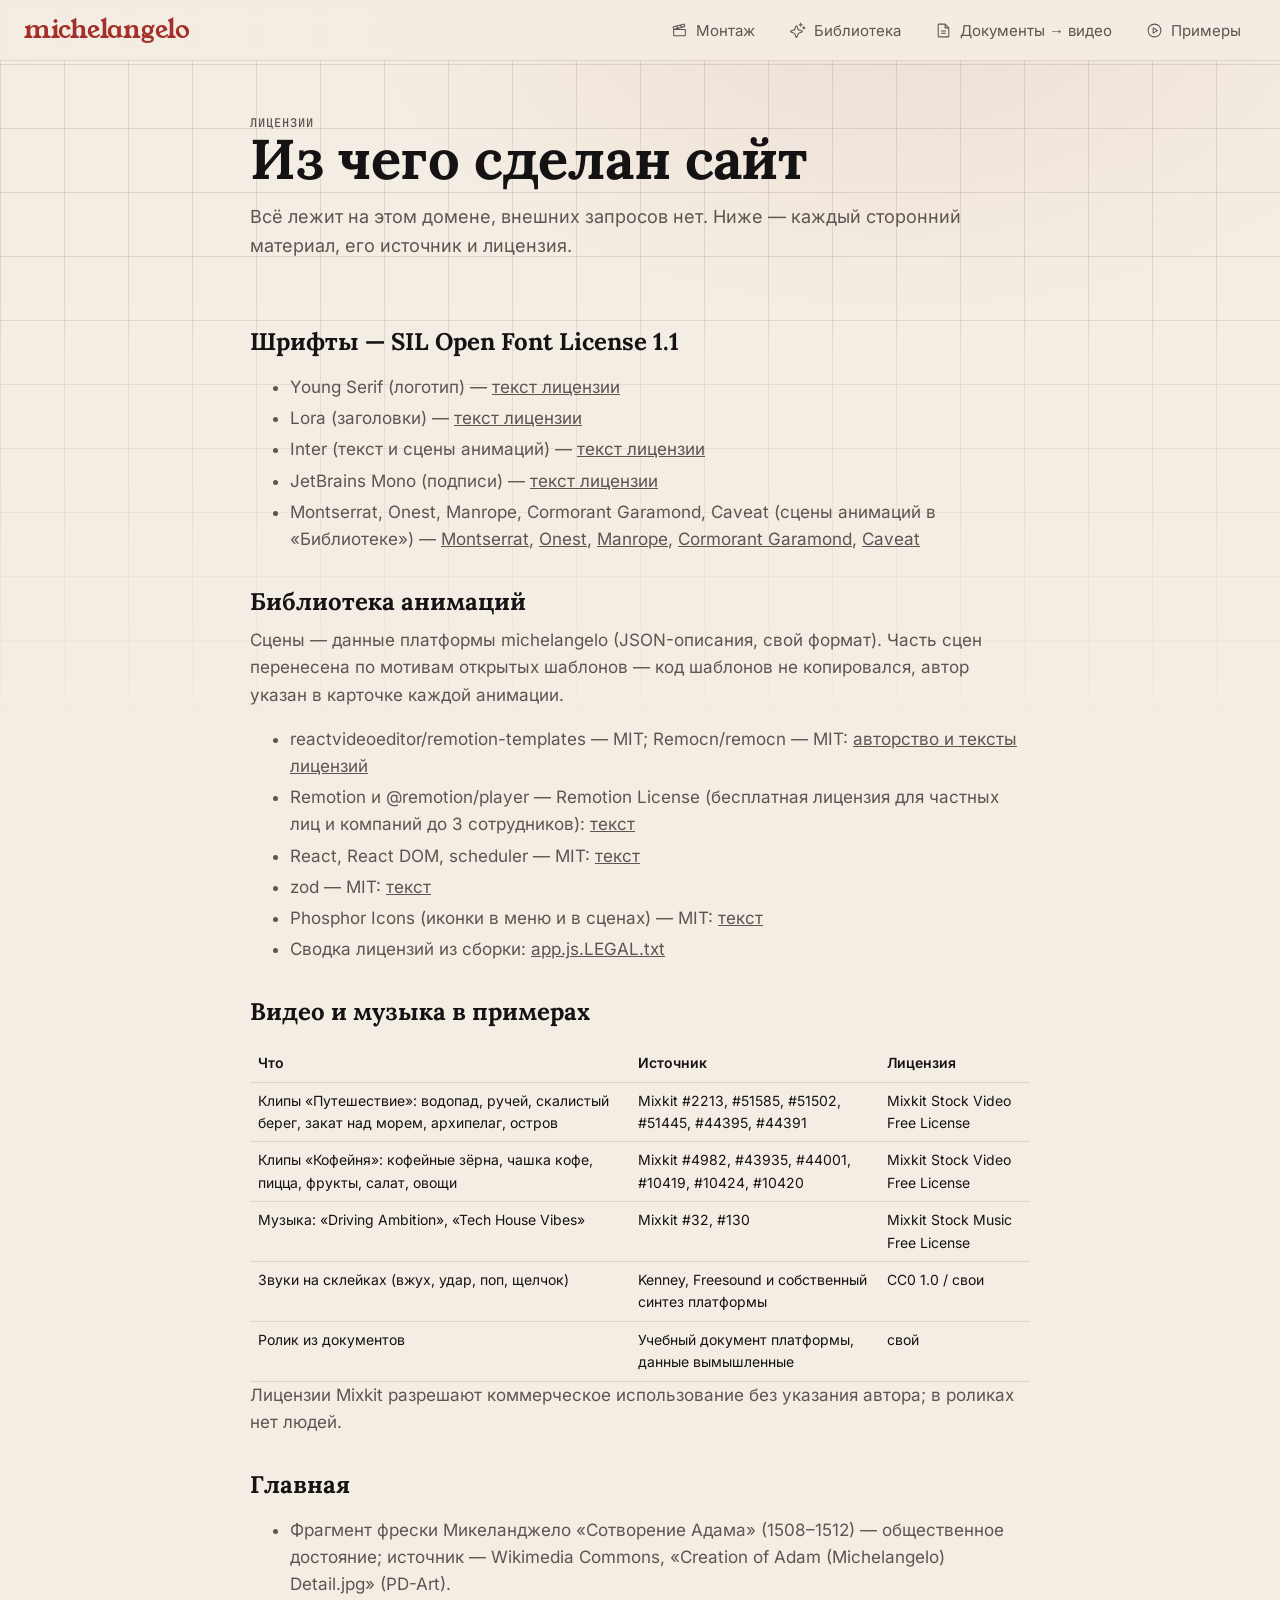
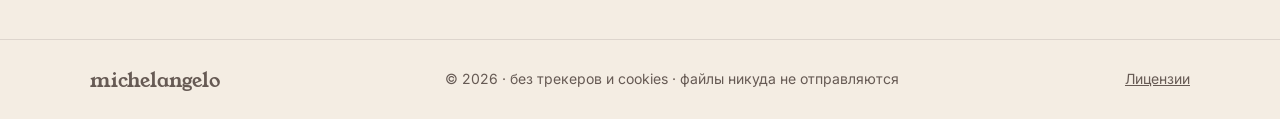
==== licenses/index.html @ eac29923 "Сайт v2: вкладки как у платформы — Монтаж, Библиотека, Документы → видео, Примеры - Библиотека: 129 " ====
<!doctype html>
<html lang="ru">
<head>
  <meta charset="utf-8">
  <meta name="viewport" content="width=device-width, initial-scale=1, viewport-fit=cover">
  <meta http-equiv="Content-Security-Policy" content="default-src 'self'; script-src 'self'; style-src 'self' 'unsafe-inline'; img-src 'self' data: blob:; media-src 'self' blob: data:; font-src 'self'; connect-src 'none'; frame-src 'none'; object-src 'none'; base-uri 'self'; form-action 'none'">
  <meta name="referrer" content="no-referrer">
  <title>Лицензии — michelangelo</title>
  <meta name="description" content="Чем сделан сайт michelangelo.lol: шрифты, код, анимации, видео, музыка и звуки — источники и лицензии.">
  <meta name="theme-color" content="#F4EDE3">
  <meta name="color-scheme" content="light">
  <meta property="og:type" content="website">
  <meta property="og:title" content="Лицензии — michelangelo">
  <meta property="og:description" content="Чем сделан сайт michelangelo.lol: шрифты, код, анимации, видео, музыка и звуки — источники и лицензии.">
  <meta property="og:url" content="https://michelangelo.lol/licenses/">
  <meta property="og:image" content="https://michelangelo.lol/assets/og.jpg">
  <meta name="twitter:card" content="summary_large_image">
  <link rel="canonical" href="https://michelangelo.lol/licenses/">
  <link rel="icon" href="/assets/brand/favicon.svg" type="image/svg+xml">
  <link rel="apple-touch-icon" href="/assets/apple-touch-icon.png">
  <link rel="preload" href="/assets/fonts/young-serif-latin-400-normal.woff2" as="font" type="font/woff2" crossorigin>
  <link rel="stylesheet" href="/assets/style.css">
  <link rel="stylesheet" href="/assets/site.css">
</head>
<body class="page-licenses">
  <a class="skip" href="#main">К содержанию</a>
  <header class="topnav" data-site-nav>
    <div class="topnav__row">
      <a class="logo logo--text" href="/" aria-label="michelangelo — на главную">michelangelo</a>
      <nav class="topnav__links" aria-label="Разделы">
        <a class="topnav__link" href="/montage/" data-active="false"><svg fill="currentColor" viewBox="0 0 256 256" aria-hidden="true"><path d="M216,104H102.09L210,75.51a8,8,0,0,0,5.68-9.84l-8.16-30a15.93,15.93,0,0,0-19.42-11.13L35.81,64.74a15.75,15.75,0,0,0-9.7,7.4,15.51,15.51,0,0,0-1.55,12L32,111.56c0,.14,0,.29,0,.44v88a16,16,0,0,0,16,16H208a16,16,0,0,0,16-16V112A8,8,0,0,0,216,104ZM192.16,40l6,22.07-22.62,6L147.42,51.83Zm-66.69,17.6,28.12,16.24-36.94,9.75L88.53,67.37Zm-79.4,44.62-6-22.08,26.5-7L94.69,89.4ZM208,200H48V120H208v80Z"></path></svg><span>Монтаж</span></a>
        <a class="topnav__link" href="/library/" data-active="false"><svg fill="currentColor" viewBox="0 0 256 256" aria-hidden="true"><path d="M197.58,129.06,146,110l-19-51.62a15.92,15.92,0,0,0-29.88,0L78,110l-51.62,19a15.92,15.92,0,0,0,0,29.88L78,178l19,51.62a15.92,15.92,0,0,0,29.88,0L146,178l51.62-19a15.92,15.92,0,0,0,0-29.88ZM137,164.22a8,8,0,0,0-4.74,4.74L112,223.85,91.78,169A8,8,0,0,0,87,164.22L32.15,144,87,123.78A8,8,0,0,0,91.78,119L112,64.15,132.22,119a8,8,0,0,0,4.74,4.74L191.85,144ZM144,40a8,8,0,0,1,8-8h16V16a8,8,0,0,1,16,0V32h16a8,8,0,0,1,0,16H184V64a8,8,0,0,1-16,0V48H152A8,8,0,0,1,144,40ZM248,88a8,8,0,0,1-8,8h-8v8a8,8,0,0,1-16,0V96h-8a8,8,0,0,1,0-16h8V72a8,8,0,0,1,16,0v8h8A8,8,0,0,1,248,88Z"></path></svg><span>Библиотека</span></a>
        <a class="topnav__link" href="/docs/" data-active="false"><svg fill="currentColor" viewBox="0 0 256 256" aria-hidden="true"><path d="M213.66,82.34l-56-56A8,8,0,0,0,152,24H56A16,16,0,0,0,40,40V216a16,16,0,0,0,16,16H200a16,16,0,0,0,16-16V88A8,8,0,0,0,213.66,82.34ZM160,51.31,188.69,80H160ZM200,216H56V40h88V88a8,8,0,0,0,8,8h48V216Zm-32-80a8,8,0,0,1-8,8H96a8,8,0,0,1,0-16h64A8,8,0,0,1,168,136Zm0,32a8,8,0,0,1-8,8H96a8,8,0,0,1,0-16h64A8,8,0,0,1,168,168Z"></path></svg><span>Документы → видео</span></a>
        <a class="topnav__link" href="/examples/" data-active="false"><svg fill="currentColor" viewBox="0 0 256 256" aria-hidden="true"><path d="M128,24A104,104,0,1,0,232,128,104.11,104.11,0,0,0,128,24Zm0,192a88,88,0,1,1,88-88A88.1,88.1,0,0,1,128,216Zm48.24-94.78-64-40A8,8,0,0,0,100,88v80a8,8,0,0,0,12.24,6.78l64-40a8,8,0,0,0,0-13.56ZM116,153.57V102.43L156.91,128Z"></path></svg><span>Примеры</span></a>
      </nav>
    </div>
  </header>
  <nav class="tabbar" aria-label="Разделы" data-site-nav>
    <a class="tabbar__tab" href="/montage/" data-active="false"><svg fill="currentColor" viewBox="0 0 256 256" aria-hidden="true"><path d="M216,104H102.09L210,75.51a8,8,0,0,0,5.68-9.84l-8.16-30a15.93,15.93,0,0,0-19.42-11.13L35.81,64.74a15.75,15.75,0,0,0-9.7,7.4,15.51,15.51,0,0,0-1.55,12L32,111.56c0,.14,0,.29,0,.44v88a16,16,0,0,0,16,16H208a16,16,0,0,0,16-16V112A8,8,0,0,0,216,104ZM192.16,40l6,22.07-22.62,6L147.42,51.83Zm-66.69,17.6,28.12,16.24-36.94,9.75L88.53,67.37Zm-79.4,44.62-6-22.08,26.5-7L94.69,89.4ZM208,200H48V120H208v80Z"></path></svg><span>Монтаж</span></a>
        <a class="tabbar__tab" href="/library/" data-active="false"><svg fill="currentColor" viewBox="0 0 256 256" aria-hidden="true"><path d="M197.58,129.06,146,110l-19-51.62a15.92,15.92,0,0,0-29.88,0L78,110l-51.62,19a15.92,15.92,0,0,0,0,29.88L78,178l19,51.62a15.92,15.92,0,0,0,29.88,0L146,178l51.62-19a15.92,15.92,0,0,0,0-29.88ZM137,164.22a8,8,0,0,0-4.74,4.74L112,223.85,91.78,169A8,8,0,0,0,87,164.22L32.15,144,87,123.78A8,8,0,0,0,91.78,119L112,64.15,132.22,119a8,8,0,0,0,4.74,4.74L191.85,144ZM144,40a8,8,0,0,1,8-8h16V16a8,8,0,0,1,16,0V32h16a8,8,0,0,1,0,16H184V64a8,8,0,0,1-16,0V48H152A8,8,0,0,1,144,40ZM248,88a8,8,0,0,1-8,8h-8v8a8,8,0,0,1-16,0V96h-8a8,8,0,0,1,0-16h8V72a8,8,0,0,1,16,0v8h8A8,8,0,0,1,248,88Z"></path></svg><span>Библиотека</span></a>
        <a class="tabbar__tab" href="/docs/" data-active="false"><svg fill="currentColor" viewBox="0 0 256 256" aria-hidden="true"><path d="M213.66,82.34l-56-56A8,8,0,0,0,152,24H56A16,16,0,0,0,40,40V216a16,16,0,0,0,16,16H200a16,16,0,0,0,16-16V88A8,8,0,0,0,213.66,82.34ZM160,51.31,188.69,80H160ZM200,216H56V40h88V88a8,8,0,0,0,8,8h48V216Zm-32-80a8,8,0,0,1-8,8H96a8,8,0,0,1,0-16h64A8,8,0,0,1,168,136Zm0,32a8,8,0,0,1-8,8H96a8,8,0,0,1,0-16h64A8,8,0,0,1,168,168Z"></path></svg><span>Документы</span></a>
        <a class="tabbar__tab" href="/examples/" data-active="false"><svg fill="currentColor" viewBox="0 0 256 256" aria-hidden="true"><path d="M128,24A104,104,0,1,0,232,128,104.11,104.11,0,0,0,128,24Zm0,192a88,88,0,1,1,88-88A88.1,88.1,0,0,1,128,216Zm48.24-94.78-64-40A8,8,0,0,0,100,88v80a8,8,0,0,0,12.24,6.78l64-40a8,8,0,0,0,0-13.56ZM116,153.57V102.43L156.91,128Z"></path></svg><span>Примеры</span></a>
  </nav>
  <main id="main" class="wrap lic">
    <div class="section-head">
      <p class="eyebrow">Лицензии</p>
      <h1>Из чего сделан сайт</h1>
      <p class="lead">Всё лежит на этом домене, внешних запросов нет. Ниже — каждый сторонний материал, его источник и лицензия.</p>
    </div>

    <h2>Шрифты — SIL Open Font License 1.1</h2>
    <ul>
      <li>Young Serif (логотип) — <a href="/assets/fonts/licenses/young-serif.OFL.txt">текст лицензии</a></li>
      <li>Lora (заголовки) — <a href="/assets/fonts/licenses/lora.OFL.txt">текст лицензии</a></li>
      <li>Inter (текст и сцены анимаций) — <a href="/assets/fonts/licenses/inter.OFL.txt">текст лицензии</a></li>
      <li>JetBrains Mono (подписи) — <a href="/assets/fonts/licenses/jetbrains-mono.OFL.txt">текст лицензии</a></li>
      <li>Montserrat, Onest, Manrope, Cormorant Garamond, Caveat (сцены анимаций в «Библиотеке») —
        <a href="/assets/fonts/licenses/montserrat.OFL.txt">Montserrat</a>, <a href="/assets/fonts/licenses/onest.OFL.txt">Onest</a>,
        <a href="/assets/fonts/licenses/manrope.OFL.txt">Manrope</a>, <a href="/assets/fonts/licenses/cormorant-garamond.OFL.txt">Cormorant Garamond</a>,
        <a href="/assets/fonts/licenses/caveat.OFL.txt">Caveat</a></li>
    </ul>

    <h2>Библиотека анимаций</h2>
    <p>Сцены — данные платформы michelangelo (JSON-описания, свой формат). Часть сцен перенесена по мотивам открытых шаблонов —
      код шаблонов не копировался, автор указан в карточке каждой анимации.</p>
    <ul>
      <li>reactvideoeditor/remotion-templates — MIT; Remocn/remocn — MIT: <a href="/assets/library/licenses/animations.md">авторство и тексты лицензий</a></li>
      <li>Remotion и @remotion/player — Remotion License (бесплатная лицензия для частных лиц и компаний до 3 сотрудников):
        <a href="/assets/library/licenses/remotion-4.0.537.md">текст</a></li>
      <li>React, React DOM, scheduler — MIT: <a href="/assets/library/licenses/react-19.3.0.txt">текст</a></li>
      <li>zod — MIT: <a href="/assets/library/licenses/zod-4.6.7.txt">текст</a></li>
      <li>Phosphor Icons (иконки в меню и в сценах) — MIT: <a href="/assets/library/licenses/@phosphor-icons_react-2.1.10.txt">текст</a></li>
      <li>Сводка лицензий из сборки: <a href="/assets/library/app.js.LEGAL.txt">app.js.LEGAL.txt</a></li>
    </ul>

    <h2>Видео и музыка в примерах</h2>
    <div class="tablewrap">
      <table>
        <thead><tr><th>Что</th><th>Источник</th><th>Лицензия</th></tr></thead>
        <tbody>
          <tr><td>Клипы «Путешествие»: водопад, ручей, скалистый берег, закат над морем, архипелаг, остров</td><td>Mixkit #2213, #51585, #51502, #51445, #44395, #44391</td><td>Mixkit Stock Video Free License</td></tr>
          <tr><td>Клипы «Кофейня»: кофейные зёрна, чашка кофе, пицца, фрукты, салат, овощи</td><td>Mixkit #4982, #43935, #44001, #10419, #10424, #10420</td><td>Mixkit Stock Video Free License</td></tr>
          <tr><td>Музыка: «Driving Ambition», «Tech House Vibes»</td><td>Mixkit #32, #130</td><td>Mixkit Stock Music Free License</td></tr>
          <tr><td>Звуки на склейках (вжух, удар, поп, щелчок)</td><td>Kenney, Freesound и собственный синтез платформы</td><td>CC0 1.0 / свои</td></tr>
          <tr><td>Ролик из документов</td><td>Учебный документ платформы, данные вымышленные</td><td>свой</td></tr>
        </tbody>
      </table>
    </div>
    <p>Лицензии Mixkit разрешают коммерческое использование без указания автора; в роликах нет людей.</p>

    <h2>Главная</h2>
    <ul>
      <li>Фрагмент фрески Микеланджело «Сотворение Адама» (1508–1512) — общественное достояние; источник — Wikimedia Commons,
        «Creation of Adam (Michelangelo) Detail.jpg» (PD-Art).</li>
    </ul>
  </main>
  <footer class="foot">
    <div class="wrap foot__row">
      <a class="logo logo--text logo--foot" href="/">michelangelo</a>
      <span>© 2026 · без трекеров и cookies · файлы никуда не отправляются</span>
      <a href="/licenses/">Лицензии</a>
    </div>
  </footer>
</body>
</html>
---- assets/style.css ----
/* Michelangelo — лендинг. Бренд как у платформы (web/brand.json): молочный фон, красный #A4302A — логотип и акцент,
   почти чёрный текст; логотип — Young Serif (SVG в assets/brand), заголовки — Lora 700, интерфейс — Inter. */
@font-face{font-family:"Lora";src:url(fonts/lora-cyrillic-700-normal.woff2) format("woff2");font-weight:700;font-display:swap;unicode-range:U+0301,U+0400-045F,U+0490-0491,U+04B0-04B1,U+2116}
@font-face{font-family:"Lora";src:url(fonts/lora-latin-700-normal.woff2) format("woff2");font-weight:700;font-display:swap;unicode-range:U+0000-00FF,U+2000-206F,U+20AC,U+2122,U+2190-21FF}
@font-face{font-family:"Lora";src:url(fonts/lora-cyrillic-700-italic.woff2) format("woff2");font-weight:700;font-style:italic;font-display:swap;unicode-range:U+0301,U+0400-045F,U+0490-0491,U+04B0-04B1,U+2116}
@font-face{font-family:"Lora";src:url(fonts/lora-latin-700-italic.woff2) format("woff2");font-weight:700;font-style:italic;font-display:swap;unicode-range:U+0000-00FF,U+2000-206F,U+20AC,U+2122,U+2190-21FF}
@font-face{font-family:"Inter";src:url(fonts/inter-cyrillic-400-normal.woff2) format("woff2");font-weight:400;font-display:swap;unicode-range:U+0301,U+0400-045F,U+0490-0491,U+04B0-04B1,U+2116}
@font-face{font-family:"Inter";src:url(fonts/inter-latin-400-normal.woff2) format("woff2");font-weight:400;font-display:swap;unicode-range:U+0000-00FF,U+2000-206F,U+20AC,U+2122,U+2190-21FF}
@font-face{font-family:"Inter";src:url(fonts/inter-cyrillic-600-normal.woff2) format("woff2");font-weight:600;font-display:swap;unicode-range:U+0301,U+0400-045F,U+0490-0491,U+04B0-04B1,U+2116}
@font-face{font-family:"Inter";src:url(fonts/inter-latin-600-normal.woff2) format("woff2");font-weight:600;font-display:swap;unicode-range:U+0000-00FF,U+2000-206F,U+20AC,U+2122,U+2190-21FF}
@font-face{font-family:"JetBrains Mono";src:url(fonts/jetbrains-mono-cyrillic-500-normal.woff2) format("woff2");font-weight:500;font-display:swap;unicode-range:U+0301,U+0400-045F,U+0490-0491,U+04B0-04B1,U+2116}
@font-face{font-family:"JetBrains Mono";src:url(fonts/jetbrains-mono-latin-500-normal.woff2) format("woff2");font-weight:500;font-display:swap;unicode-range:U+0000-00FF,U+2000-206F,U+20AC,U+2122,U+2190-21FF}

:root{
  --bg:#F4EDE3; --bg-2:#EFE6DA; --surface:#FBF7F1; --surface-2:#EDE3D5;
  --line:rgb(21 18 19 / .10); --line-2:rgb(21 18 19 / .18);
  --text:#151213; --muted:#5F5450; --faint:#665A54;
  --red:#A4302A; --red-hi:#8A2621; --red-text:#A4302A; --red-soft:rgb(164 48 42 / .10);
  --serif:"Lora",Georgia,serif;
  --sans:"Inter",-apple-system,BlinkMacSystemFont,"Segoe UI",Roboto,sans-serif;
  --mono:"JetBrains Mono",ui-monospace,SFMono-Regular,Menlo,monospace;
  --r:14px; --pad:clamp(16px,4vw,40px);
}
*,*::before,*::after{box-sizing:border-box}
html{-webkit-text-size-adjust:100%;scroll-behavior:smooth}
body{margin:0;background:var(--bg);color:var(--text);font:400 17px/1.6 var(--sans);-webkit-font-smoothing:antialiased;overflow-x:hidden}
img,svg,video{display:block;max-width:100%}
a{color:inherit}
h1,h2,h3{margin:0;font-weight:700}
p{margin:0}
em{font-style:italic;color:var(--red-text)}
.wrap{width:100%;max-width:1180px;margin:0 auto;padding:0 var(--pad)}
.skip{position:absolute;left:-999px;top:8px;background:var(--text);color:var(--bg);padding:8px 12px;border-radius:8px;z-index:99}
.skip:focus{left:8px}
:focus-visible{outline:2px solid var(--red-hi);outline-offset:3px;border-radius:6px}

/* subtle grid background like an atelier sheet */
body::before{content:"";position:fixed;inset:0;pointer-events:none;z-index:-1;
  background:
    radial-gradient(60% 50% at 70% 0%, rgb(164 48 42 / .07), transparent 70%),
    linear-gradient(var(--line) 1px, transparent 1px) 0 0/64px 64px,
    linear-gradient(90deg, var(--line) 1px, transparent 1px) 0 0/64px 64px;
  -webkit-mask-image:linear-gradient(#000 0, #000 30%, transparent 85%);mask-image:linear-gradient(#000 0, #000 30%, transparent 85%)}

/* buttons */
.btn{display:inline-flex;align-items:center;justify-content:center;gap:8px;min-height:48px;padding:0 22px;border-radius:999px;
  background:var(--red);color:#fff;font:600 16px/1 var(--sans);text-decoration:none;border:1px solid transparent;transition:background .2s,border-color .2s,transform .2s}
.btn:hover{background:var(--red-hi)}
.btn:active{transform:translateY(1px)}
.btn--ghost{background:transparent;border-color:var(--line-2);color:var(--text)}
.btn--ghost:hover{background:var(--surface);border-color:var(--muted)}
.btn--sm{min-height:38px;padding:0 16px;font-size:14px}
.btn--lg{min-height:56px;padding:0 30px;font-size:17px}

/* nav */
.nav{position:sticky;top:0;z-index:20;background:rgb(244 237 227 / .82);-webkit-backdrop-filter:blur(14px);backdrop-filter:blur(14px);border-bottom:1px solid var(--line)}
.nav__row{display:flex;align-items:center;gap:24px;height:64px}
/* логотип — SVG (assets/brand): вордмарк с разрядкой для мелкого размера; на узком экране — монограмма */
.logo{display:inline-flex;align-items:center;line-height:0;text-decoration:none}
.logo img{height:20px;width:auto}
.logo .logo__m{display:none;height:36px}
.logo--sm img{height:16px}
@media (max-width:480px){.nav .logo .logo__w{display:none}.nav .logo .logo__m{display:block}}
.nav__links{display:flex;gap:28px;margin-left:auto}
.nav__links a{color:var(--muted);text-decoration:none;font-size:15px}
.nav__links a:hover{color:var(--text)}
@media (max-width:720px){.nav__links{display:none}.nav .btn{margin-left:auto}}

/* hero */
.hero{padding:clamp(56px,10vw,120px) 0 40px}
.pill{display:inline-flex;align-items:center;gap:10px;padding:6px 14px;border:1px solid var(--line-2);border-radius:999px;font:500 13px/1 var(--mono);color:var(--muted);letter-spacing:.02em}
.dot{width:7px;height:7px;border-radius:50%;background:var(--red-hi);box-shadow:0 0 0 4px var(--red-soft);animation:pulse 2s ease-in-out infinite}
@keyframes pulse{50%{box-shadow:0 0 0 8px transparent}}
.hero__title{margin-top:28px;font:700 clamp(48px,9vw,120px)/1 var(--serif);letter-spacing:-.02em}
.hero__sub{margin-top:28px;max-width:640px;font-size:clamp(17px,1.6vw,20px);color:var(--muted)}
.hero__actions{display:flex;flex-wrap:wrap;gap:12px;margin-top:36px}

/* interactive app mock */
#try{margin-top:clamp(56px,8vw,96px);scroll-margin-top:84px}
.app{border:1px solid var(--line-2);border-radius:20px;background:linear-gradient(180deg,var(--surface),var(--bg-2));overflow:hidden;
  box-shadow:0 40px 100px -50px rgb(21 18 19 / .35)}
.app__bar{display:flex;align-items:center;gap:8px;height:44px;padding:0 16px;border-bottom:1px solid var(--line)}
.app__bar span{width:11px;height:11px;border-radius:50%;background:var(--surface-2)}
.app__bar b{margin-left:12px;font:500 12px/1 var(--mono);color:var(--faint);white-space:nowrap;overflow:hidden;text-overflow:ellipsis}
.app__body{display:grid;grid-template-columns:1fr 340px;min-height:560px}
.chat{display:flex;flex-direction:column;padding:24px;border-right:1px solid var(--line);min-width:0}
.chat__log{flex:1;display:flex;flex-direction:column;gap:12px}
.msg{max-width:88%;padding:12px 16px;border-radius:14px;font-size:15px;line-height:1.5;animation:in .35s ease both}
.msg--bot{background:var(--surface-2);border-top-left-radius:4px}
.msg--me{align-self:flex-end;background:var(--red);color:#fff;border-top-right-radius:4px}
.msg ul{margin:8px 0 0;padding:0;list-style:none;display:grid;gap:6px}
.msg li{display:flex;gap:10px;align-items:flex-start;color:var(--muted)}
.msg li::before{content:"";flex:none;width:16px;height:16px;margin-top:3px;border-radius:50%;border:1.5px solid var(--faint)}
.msg li.done{color:var(--text)}
.msg li.done::before{border-color:var(--red-hi);background:var(--red-hi) url("data:image/svg+xml,%3Csvg xmlns='http://www.w3.org/2000/svg' viewBox='0 0 16 16'%3E%3Cpath d='M4 8.5l2.5 2.5L12 5.5' fill='none' stroke='white' stroke-width='2'/%3E%3C/svg%3E") center/12px no-repeat}
.msg small{display:block;margin-top:8px;font:500 12px/1.4 var(--mono);color:var(--faint)}
.typing{display:inline-flex;gap:4px}
.typing i{width:6px;height:6px;border-radius:50%;background:var(--muted);animation:blink 1s infinite}
.typing i:nth-child(2){animation-delay:.15s}.typing i:nth-child(3){animation-delay:.3s}
@keyframes blink{50%{opacity:.25}}
@keyframes in{from{opacity:0;transform:translateY(6px)}}
.chat__chips{display:flex;flex-wrap:wrap;gap:8px;margin:20px 0 12px}
.chip{min-height:40px;padding:0 16px;border-radius:999px;border:1px solid var(--red);background:var(--red-soft);color:var(--text);font:500 15px/1 var(--sans);cursor:pointer;transition:background .2s}
.chip:hover{background:rgb(164 48 42 / .18)}
.chip:disabled{opacity:.4;cursor:default}
.chat__input{display:flex;align-items:center;justify-content:space-between;height:48px;padding:0 8px 0 16px;border:1px solid var(--line-2);border-radius:12px;color:var(--faint);font-size:14px}
.chat__input i{display:grid;place-items:center;width:32px;height:32px;border-radius:8px;background:var(--surface-2);font-style:normal}
.stage{display:flex;flex-direction:column;align-items:center;justify-content:center;gap:16px;padding:24px;background:radial-gradient(70% 60% at 50% 40%,rgb(164 48 42 / .07),transparent)}
.phone{position:relative;width:100%;max-width:260px;aspect-ratio:9/16;border-radius:28px;overflow:hidden;background:#000;border:6px solid #050505;box-shadow:0 0 0 1px var(--line-2),0 30px 60px -20px #000}
.phone video{width:100%;height:100%;object-fit:cover}
.phone__play{position:absolute;inset:0;display:grid;place-items:center;border:0;background:rgb(0 0 0 / .25);cursor:pointer;transition:opacity .2s}
.phone__play svg{width:64px;height:64px;padding:18px;border-radius:50%;background:rgb(255 255 255 / .92);fill:#111}
.phone.is-playing .phone__play{opacity:0;pointer-events:none}
.phone__tag{position:absolute;left:10px;top:10px;padding:5px 9px;border-radius:999px;background:rgb(0 0 0 / .6);font:500 11px/1 var(--mono);color:#fff;-webkit-backdrop-filter:blur(6px);backdrop-filter:blur(6px)}
.toggle{display:inline-flex;padding:4px;border-radius:999px;background:var(--surface-2);border:1px solid var(--line)}
.toggle button{min-height:34px;min-width:84px;padding:0 14px;border:0;border-radius:999px;background:transparent;color:var(--muted);font:600 14px/1 var(--sans);cursor:pointer}
.toggle button.is-on{background:var(--text);color:var(--bg)}
.toggle button:disabled{opacity:.35;cursor:default}
.note{margin-top:14px;font-size:13px;color:var(--faint);text-align:center}
@media (max-width:860px){
  .app__body{grid-template-columns:1fr;min-height:0}
  .stage{order:-1;border-bottom:1px solid var(--line)}
  .phone{max-width:220px}
  .chat{border-right:0;min-height:340px;padding:18px}
}

/* stats */
.stats{padding:56px 0;border-block:1px solid var(--line);margin-top:56px;background:var(--bg-2)}
.stats__row{display:grid;grid-template-columns:repeat(4,1fr);gap:24px}
.stats b{display:block;font:700 clamp(24px,3vw,34px)/1.1 var(--serif);letter-spacing:-.01em}
.stats span{display:block;margin-top:6px;color:var(--muted);font-size:14px}
@media (max-width:720px){.stats__row{grid-template-columns:1fr 1fr;row-gap:32px}}

/* sections */
.sec{padding:clamp(80px,12vw,140px) 0}
.eyebrow{font:500 13px/1 var(--mono);color:var(--red-text);letter-spacing:.04em;text-transform:uppercase}
.sec h2,.cta h2{margin-top:20px;max-width:860px;font:700 clamp(32px,4.8vw,60px)/1.1 var(--serif);letter-spacing:-.015em}
.lead{margin-top:24px;max-width:560px;color:var(--muted);font-size:18px}

/* bento grid */
.grid{list-style:none;margin:56px 0 0;padding:0;display:grid;grid-template-columns:repeat(3,1fr);gap:1px;background:var(--line);border:1px solid var(--line);border-radius:var(--r);overflow:hidden}
.card{background:var(--bg);padding:32px 28px 36px;transition:background .25s}
.card:hover{background:var(--surface)}
.card--wide{grid-column:span 2}
.card h3{margin-top:20px;font:600 19px/1.3 var(--sans)}
.card p{margin-top:8px;color:var(--muted);font-size:15px}
.ic{width:32px;height:32px;fill:none;stroke:var(--red-text);stroke-width:1.6;stroke-linecap:round;stroke-linejoin:round}
.words{display:flex;flex-wrap:wrap;gap:8px;margin-top:24px;font:500 14px/1 var(--mono)}
.words span,.words s{padding:8px 10px;border-radius:8px;background:var(--surface-2)}
.words s{color:var(--faint);background:transparent;border:1px dashed var(--line-2);text-decoration-color:var(--red-hi);text-decoration-thickness:2px}
@media (max-width:860px){.grid{grid-template-columns:1fr 1fr}.card--wide{grid-column:span 2}}
@media (max-width:560px){.grid{grid-template-columns:1fr}.card--wide{grid-column:auto}}

/* how */
.sec--how{background:var(--bg-2);border-block:1px solid var(--line)}
.how{display:grid;grid-template-columns:1.2fr .8fr;gap:48px;align-items:center}
.steps{list-style:none;margin:40px 0 0;padding:0;display:grid;gap:0}
.steps li{display:flex;gap:20px;padding:20px 0;border-top:1px solid var(--line)}
.steps span{font:500 14px/1.6 var(--mono);color:var(--red-text)}
.steps h3{font:600 18px/1.4 var(--sans)}
.steps p{margin-top:4px;color:var(--muted);font-size:15px}
.cube{width:100%;max-width:380px;margin:0 auto;overflow:visible}
.cube path{fill:none;stroke:var(--red-text);stroke-width:1.1;stroke-linejoin:round}
.cube .face-top{fill:rgb(164 48 42 / .10)}
.cube g.piece{transition:transform 1.1s cubic-bezier(.2,.8,.2,1),opacity .6s}
@media (max-width:860px){.how{grid-template-columns:1fr}.cube{max-width:260px}}

/* cta */
.cta{padding:clamp(96px,14vw,180px) 0;text-align:center;background:radial-gradient(50% 60% at 50% 100%,rgb(164 48 42 / .12),transparent 70%)}
.cta h2{margin:0 auto;font-size:clamp(40px,7vw,92px)}
.cta p{margin:28px auto 40px;max-width:520px;color:var(--muted);font-size:18px}

.foot{border-top:1px solid var(--line);padding:28px 0 calc(28px + env(safe-area-inset-bottom));color:var(--faint);font-size:14px}
.foot__row{display:flex;flex-wrap:wrap;align-items:center;justify-content:space-between;gap:12px}
.foot a{color:var(--faint)}

@media (prefers-reduced-motion:reduce){
  *,*::before,*::after{animation:none!important;transition:none!important;scroll-behavior:auto!important}
}
.cube path{fill:var(--bg-2)}
.cube path.face-top{fill:#F0DCD6}
.card--end{grid-column:1/-1}
@media (max-width:560px){.card--end{grid-column:auto}}


/* ---- hero «Сотворение Адама» (assets/hero.js) ---- */
@font-face{font-family:"Young Serif";src:url(fonts/young-serif-latin-400-normal.woff2) format("woff2");font-weight:400;font-display:swap}
@font-face{font-family:"JetBrains Mono";src:url(fonts/jetbrains-mono-greek-500-normal.woff2) format("woff2");font-weight:500;font-display:swap;unicode-range:U+0370-03FF}
.logo--text{font:400 26px/1 "Young Serif",Georgia,serif;color:var(--red);line-height:1;letter-spacing:-.01em}
.logo--text:hover{color:var(--red-hi)}
.hero{padding-top:clamp(8px,2vw,24px)}
.adam{--hero-bg:#F4EDE3;position:relative;width:100%;height:clamp(300px,36vw,600px);touch-action:pan-y;cursor:crosshair}
.adam canvas{display:block}
.hero__head{text-align:center;padding-top:clamp(20px,3vw,40px)}
.hero__title--en{margin-top:0;font:400 clamp(52px,9vw,136px)/.98 "Young Serif",Georgia,serif;letter-spacing:-.035em}
.hero__title--en em{font-style:normal}
.hero__head .hero__actions{justify-content:center}
@media (max-width:480px){.logo--text{font-size:22px}}
---- assets/site.css ----
/* Сайт v2: меню как у платформы (web/app/site-nav.module.css) и страницы разделов. Цвета — assets/style.css
   (web/brand.json платформы); здесь — те же токены под именами платформы, чтобы её стили библиотеки легли как есть. */
:root{
  --accent:#A4302A; --accent-hover:#8A2621; --accent-ink:#F4EDE3; --accent-soft:rgb(164 48 42 / .10);
  --fg:var(--text); --panel:var(--surface); --surface-3:#E3D7C6; --line-strong:var(--line-2); --logo:#A4302A;
  --ink:#151213; --ink-2:#211C1D; --ink-text:#F4EDE3; --ink-muted:#B9A99A;
  --font-heading:var(--serif); --font-ui:var(--sans);
  --nav-h:60px; --tabbar-h:0px; --screen-h:calc(100dvh - var(--nav-h) - var(--tabbar-h));
}
@media (max-width:640px){
  :root{--nav-h:52px; --tabbar-h:calc(60px + env(safe-area-inset-bottom))}
  body{padding-bottom:var(--tabbar-h)}
}

[hidden]{display:none!important}

/* ---------- меню (логотип — .logo--text из style.css: Young Serif строчными, красный) ---------- */
.logo--text{text-decoration:none}
.logo--foot{font-size:20px}
.topnav{position:sticky;top:0;z-index:30;background:rgb(244 237 227 / .9);-webkit-backdrop-filter:blur(14px);backdrop-filter:blur(14px);border-bottom:1px solid var(--line)}
.topnav__row{display:flex;align-items:center;gap:24px;height:var(--nav-h);max-width:1480px;margin:0 auto;padding:0 24px}
.topnav__links{display:flex;gap:4px;margin-left:auto}
.topnav__link{display:inline-flex;align-items:center;gap:8px;height:38px;padding:0 15px;border-radius:999px;color:var(--muted);
  font:500 15px/1 var(--sans);text-decoration:none;white-space:nowrap;transition:background .2s,color .2s}
.topnav__link svg{width:17px;height:17px;flex:none}
.topnav__link:hover{color:var(--text);background:var(--surface-2)}
.topnav__link[data-active="true"]{color:var(--accent-ink);background:var(--accent)}
.tabbar{display:none}
@media (max-width:900px){.topnav__row{gap:12px;padding:0 16px}.topnav__link{padding:0 11px}}
/* телефон: сверху — только логотип, вкладки — панелью снизу (как на платформе) */
@media (max-width:640px){
  .topnav__links{display:none}
  .topnav__row{justify-content:center}
  .tabbar{position:fixed;inset:auto 0 0 0;z-index:30;display:grid;grid-template-columns:repeat(4,minmax(0,1fr));
    height:var(--tabbar-h);padding-bottom:env(safe-area-inset-bottom);background:var(--surface);border-top:1px solid var(--line-2)}
  .tabbar__tab{display:flex;flex-direction:column;align-items:center;justify-content:center;gap:3px;min-width:0;color:var(--muted);
    font:500 11px/1.2 var(--sans);text-decoration:none}
  .tabbar__tab svg{width:22px;height:22px}
  .tabbar__tab span{max-width:100%;overflow:hidden;text-overflow:ellipsis;white-space:nowrap}
  .tabbar__tab[data-active="true"]{color:var(--accent);font-weight:600;box-shadow:inset 0 2px 0 var(--accent)}
}

/* ---------- общее для разделов ---------- */
.section-head{padding:clamp(28px,5vw,56px) 0 clamp(20px,3vw,32px)}
.section-head h1{font:700 clamp(34px,5vw,56px)/1.08 var(--serif);letter-spacing:-.01em}
.section-head .lead{margin-top:14px;max-width:720px;color:var(--muted);font-size:clamp(16px,1.5vw,18px)}
.eyebrow{font:500 12px/1 var(--mono);letter-spacing:.08em;text-transform:uppercase;color:var(--red-text)}
.closed{display:flex;flex-wrap:wrap;align-items:center;gap:14px 24px;margin:clamp(32px,5vw,56px) 0;padding:clamp(20px,3vw,28px);
  border:1px solid var(--line-2);border-radius:18px;background:var(--surface)}
.closed__text{flex:1 1 320px}
.closed h2{font:700 clamp(22px,2.4vw,28px)/1.2 var(--serif)}
.closed p{margin-top:6px;color:var(--muted)}
.btn svg{width:20px;height:20px}
.foot a.logo{display:inline-block}

/* ---------- Библиотека (стили — library.module.css платформы, здесь — кнопки, как в её globals.css) ---------- */
:where(#library) button{font:inherit;font-size:14px;color:var(--text);background:var(--surface);border:1px solid var(--line);border-radius:6px;padding:6px 10px}
#library{font-size:14px}
#library code{font-family:var(--mono);font-size:.92em}
#library .lib-tools{top:var(--nav-h)}
#library input[type="search"]{-webkit-appearance:none;appearance:none}
.page-library .foot{margin-top:0}

/* ---------- Монтаж ---------- */
.editor{display:grid;grid-template-columns:minmax(0,1.15fr) minmax(0,.85fr);gap:clamp(16px,3vw,32px);align-items:start;padding-bottom:24px}
@media (max-width:900px){.editor{grid-template-columns:1fr}}
.drop{position:relative;display:flex;flex-direction:column;align-items:center;justify-content:center;gap:12px;min-height:240px;padding:28px 20px;
  border:1.5px dashed var(--line-2);border-radius:18px;background:var(--surface);text-align:center;transition:border-color .2s,background .2s}
.drop[data-over="true"]{border-color:var(--accent);background:var(--accent-soft)}
.drop svg{width:40px;height:40px;color:var(--accent)}
.drop b{font:700 20px/1.25 var(--serif)}
.drop p{color:var(--muted);font-size:15px;max-width:440px}
.drop input{position:absolute;width:1px;height:1px;opacity:0;pointer-events:none}
.picked{display:grid;grid-template-columns:repeat(auto-fill,minmax(110px,1fr));gap:10px;margin:16px 0 0;padding:0;list-style:none}
.picked li{display:flex;flex-direction:column;gap:4px;min-width:0}
.picked__thumb{position:relative;aspect-ratio:1;border-radius:10px;overflow:hidden;background:var(--ink);display:grid;place-items:center;color:var(--ink-text)}
.picked__thumb video,.picked__thumb img{width:100%;height:100%;object-fit:cover}
.picked__thumb span{position:absolute;left:6px;bottom:6px;padding:2px 6px;border-radius:5px;background:rgb(21 18 19 / .7);font:500 11px/1.3 var(--sans);color:var(--ink-text)}
.picked__name{font-size:12px;overflow:hidden;text-overflow:ellipsis;white-space:nowrap}
.picked__size{font:500 11px/1 var(--mono);color:var(--muted)}
.counter{margin-top:10px;font:500 13px/1.4 var(--mono);color:var(--muted)}
.field{display:flex;flex-direction:column;gap:6px;margin-top:20px}
.field label,.field .label{font-weight:600;font-size:15px}
.field .opt{font-weight:400;color:var(--muted);margin-left:6px;font-size:13px}
.field textarea{font:inherit;font-size:16px;color:var(--text);background:var(--surface);border:1px solid var(--line-2);border-radius:12px;padding:12px 14px;resize:vertical;min-height:84px}
.field textarea:focus{outline:none;border-color:var(--accent)}
.formats{display:grid;grid-template-columns:repeat(3,minmax(0,1fr));gap:8px}
.formats button{display:flex;flex-direction:column;align-items:center;gap:6px;padding:12px 6px;border:1px solid var(--line-2);border-radius:12px;background:var(--surface);
  font:500 14px/1.2 var(--sans);color:var(--text);cursor:pointer}
.formats button small{font-size:12px;color:var(--muted)}
.formats button[aria-checked="true"]{border-color:var(--accent);box-shadow:inset 0 0 0 1px var(--accent)}
.formats i{display:block;border:2px solid currentColor;border-radius:3px;color:var(--accent)}
.hints{display:flex;flex-wrap:wrap;gap:6px;margin-top:8px}
.hints button{font:inherit;font-size:13px;padding:5px 11px;border-radius:999px;border:1px solid var(--line-2);background:transparent;color:var(--muted);cursor:pointer}
.hints button:hover{color:var(--text);border-color:var(--muted)}
.go{width:100%;margin-top:22px;position:relative;overflow:hidden}
.go[disabled]{opacity:.5;cursor:not-allowed}
.progress{margin-top:22px;padding:18px;border:1px solid var(--line-2);border-radius:16px;background:var(--surface)}
.progress__bar{height:8px;border-radius:99px;background:var(--surface-2);overflow:hidden}
.progress__bar i{display:block;height:100%;width:0;background:var(--accent);border-radius:99px;transition:width .25s linear}
.progress__steps{display:grid;gap:8px;margin:16px 0 0;padding:0;list-style:none}
.progress__steps li{display:flex;align-items:center;gap:10px;color:var(--muted);font-size:15px}
.progress__steps li::before{content:"";flex:none;width:18px;height:18px;border-radius:50%;border:2px solid var(--line-2)}
.progress__steps li[data-state="run"]{color:var(--text)}
.progress__steps li[data-state="run"]::before{border-color:var(--accent);border-right-color:transparent;animation:spin .8s linear infinite}
.progress__steps li[data-state="done"]{color:var(--text)}
.progress__steps li[data-state="done"]::before{background:var(--accent);border-color:var(--accent);
  -webkit-mask:none;box-shadow:inset 0 0 0 3px var(--surface)}
@keyframes spin{to{transform:rotate(360deg)}}
.gate{margin-top:22px;padding:clamp(20px,3vw,28px);border-radius:18px;background:var(--ink);color:var(--ink-text)}
.gate h2{font:700 clamp(22px,2.6vw,28px)/1.2 var(--serif)}
.gate p{margin-top:8px;color:var(--ink-muted)}
.gate .row{display:flex;flex-wrap:wrap;gap:10px;margin-top:18px}
.gate .btn--ghost{color:var(--ink-text);border-color:rgb(244 237 227 / .3)}
.gate .btn--ghost:hover{background:rgb(244 237 227 / .08)}
.side{display:flex;flex-direction:column;gap:14px}
.side__card{padding:18px;border:1px solid var(--line);border-radius:16px;background:var(--surface)}
.side__card h3{font:700 18px/1.25 var(--serif)}
.side__card p,.side__card li{color:var(--muted);font-size:15px}
.side__card ol{margin:10px 0 0;padding-left:20px;display:grid;gap:6px}
.privacy{display:flex;gap:10px;align-items:flex-start;font-size:14px;color:var(--muted)}
.privacy b{color:var(--text)}

/* ---------- Примеры ---------- */
.examples{display:grid;grid-template-columns:repeat(auto-fill,minmax(min(100%,320px),1fr));gap:clamp(16px,2.4vw,28px);padding-bottom:16px}
.ex{display:flex;flex-direction:column;border:1px solid var(--line);border-radius:18px;background:var(--surface);overflow:hidden}
.ex__media{position:relative;aspect-ratio:9/16;background:var(--ink)}
.ex__media video{width:100%;height:100%;object-fit:cover;display:block;cursor:pointer}
.ex__switch{position:absolute;left:50%;bottom:14px;transform:translateX(-50%);display:flex;gap:4px;padding:4px;border-radius:999px;background:rgb(21 18 19 / .66);
  -webkit-backdrop-filter:blur(8px);backdrop-filter:blur(8px)}
.ex__switch button{border:0;border-radius:999px;padding:7px 12px;background:transparent;color:var(--ink-text);font:600 13px/1 var(--sans);white-space:nowrap;cursor:pointer}
.ex__switch button[aria-pressed="true"]{background:var(--ink-text);color:var(--ink)}
.ex__sound{position:absolute;right:12px;top:12px;display:grid;place-items:center;width:38px;height:38px;border-radius:50%;border:0;
  background:rgb(21 18 19 / .66);color:var(--ink-text);cursor:pointer}
.ex__sound svg{width:18px;height:18px}
.ex__tag{position:absolute;left:12px;top:12px;padding:5px 9px;border-radius:7px;background:rgb(21 18 19 / .66);color:var(--ink-text);font:500 12px/1 var(--mono)}
.ex__body{padding:16px 18px 20px;display:flex;flex-direction:column;gap:8px}
.ex__body h3{font:700 21px/1.2 var(--serif)}
.ex__ask{font-size:15px}
.ex__ask q{color:var(--red-text);quotes:"«" "»"}
.ex__did{color:var(--muted);font-size:14px}
.ex__src{font:500 11px/1.4 var(--mono);color:var(--faint)}
.ex__src a{color:inherit}

/* ---------- Документы → видео ---------- */
.d2v{display:grid;grid-template-columns:minmax(0,1fr) minmax(260px,360px);gap:clamp(20px,4vw,56px);align-items:start}
@media (max-width:860px){.d2v{grid-template-columns:1fr}}
.d2v__video{position:relative;aspect-ratio:9/16;border-radius:18px;overflow:hidden;background:var(--ink);max-width:360px;width:100%;margin:0 auto}
.d2v__video video{width:100%;height:100%;object-fit:cover;cursor:pointer}
.d2v__cap{margin-top:10px;text-align:center;font:500 12px/1.4 var(--mono);color:var(--muted)}
.files{display:flex;flex-wrap:wrap;gap:8px;margin:14px 0 0;padding:0;list-style:none}
.files li{padding:6px 11px;border-radius:9px;border:1px solid var(--line-2);background:var(--surface);font:500 13px/1.2 var(--mono)}
.steps2{display:grid;gap:14px;margin:26px 0 0;padding:0;list-style:none;counter-reset:s}
.steps2 li{display:grid;grid-template-columns:40px 1fr;gap:12px;counter-increment:s}
.steps2 li::before{content:counter(s,decimal-leading-zero);font:500 14px/1.6 var(--mono);color:var(--red-text)}
.steps2 h3{font:700 18px/1.3 var(--serif)}
.steps2 p{color:var(--muted);font-size:15px}
.viz{display:flex;flex-wrap:wrap;gap:6px;margin-top:18px}
.viz span{padding:4px 10px;border-radius:999px;background:var(--surface-2);font-size:13px}

/* ---------- Главная: разделы ---------- */
.tiles{display:grid;grid-template-columns:repeat(4,minmax(0,1fr));gap:14px}
@media (max-width:1000px){.tiles{grid-template-columns:repeat(2,minmax(0,1fr))}}
@media (max-width:520px){.tiles{grid-template-columns:1fr}}
.tile{display:flex;flex-direction:column;gap:8px;padding:20px;border:1px solid var(--line);border-radius:16px;background:var(--surface);text-decoration:none;
  transition:border-color .2s,transform .2s}
.tile:hover{border-color:var(--line-2);transform:translateY(-2px)}
.tile svg{width:26px;height:26px;color:var(--accent)}
.tile b{font:700 20px/1.2 var(--serif)}
.tile span{color:var(--muted);font-size:15px}
.tile i{margin-top:auto;padding-top:6px;font:500 13px/1 var(--mono);font-style:normal;color:var(--red-text)}

/* ---------- Лицензии ---------- */
.lic{max-width:860px;padding-bottom:24px}
.lic h2{font:700 24px/1.25 var(--serif);margin:34px 0 10px}
.lic p,.lic li{color:var(--muted)}
.lic li{margin:4px 0}
.lic code{font:500 13px/1.4 var(--mono);color:var(--text)}
.lic table{width:100%;border-collapse:collapse;font-size:14px;margin-top:8px}
.lic th,.lic td{text-align:left;padding:7px 8px;border-bottom:1px solid var(--line);vertical-align:top}
.lic th{font-weight:600}
.lic .tablewrap{overflow-x:auto}

@media (prefers-reduced-motion:reduce){
  .progress__steps li[data-state="run"]::before{animation:none}
  .tile,.tile:hover{transition:none;transform:none}
}
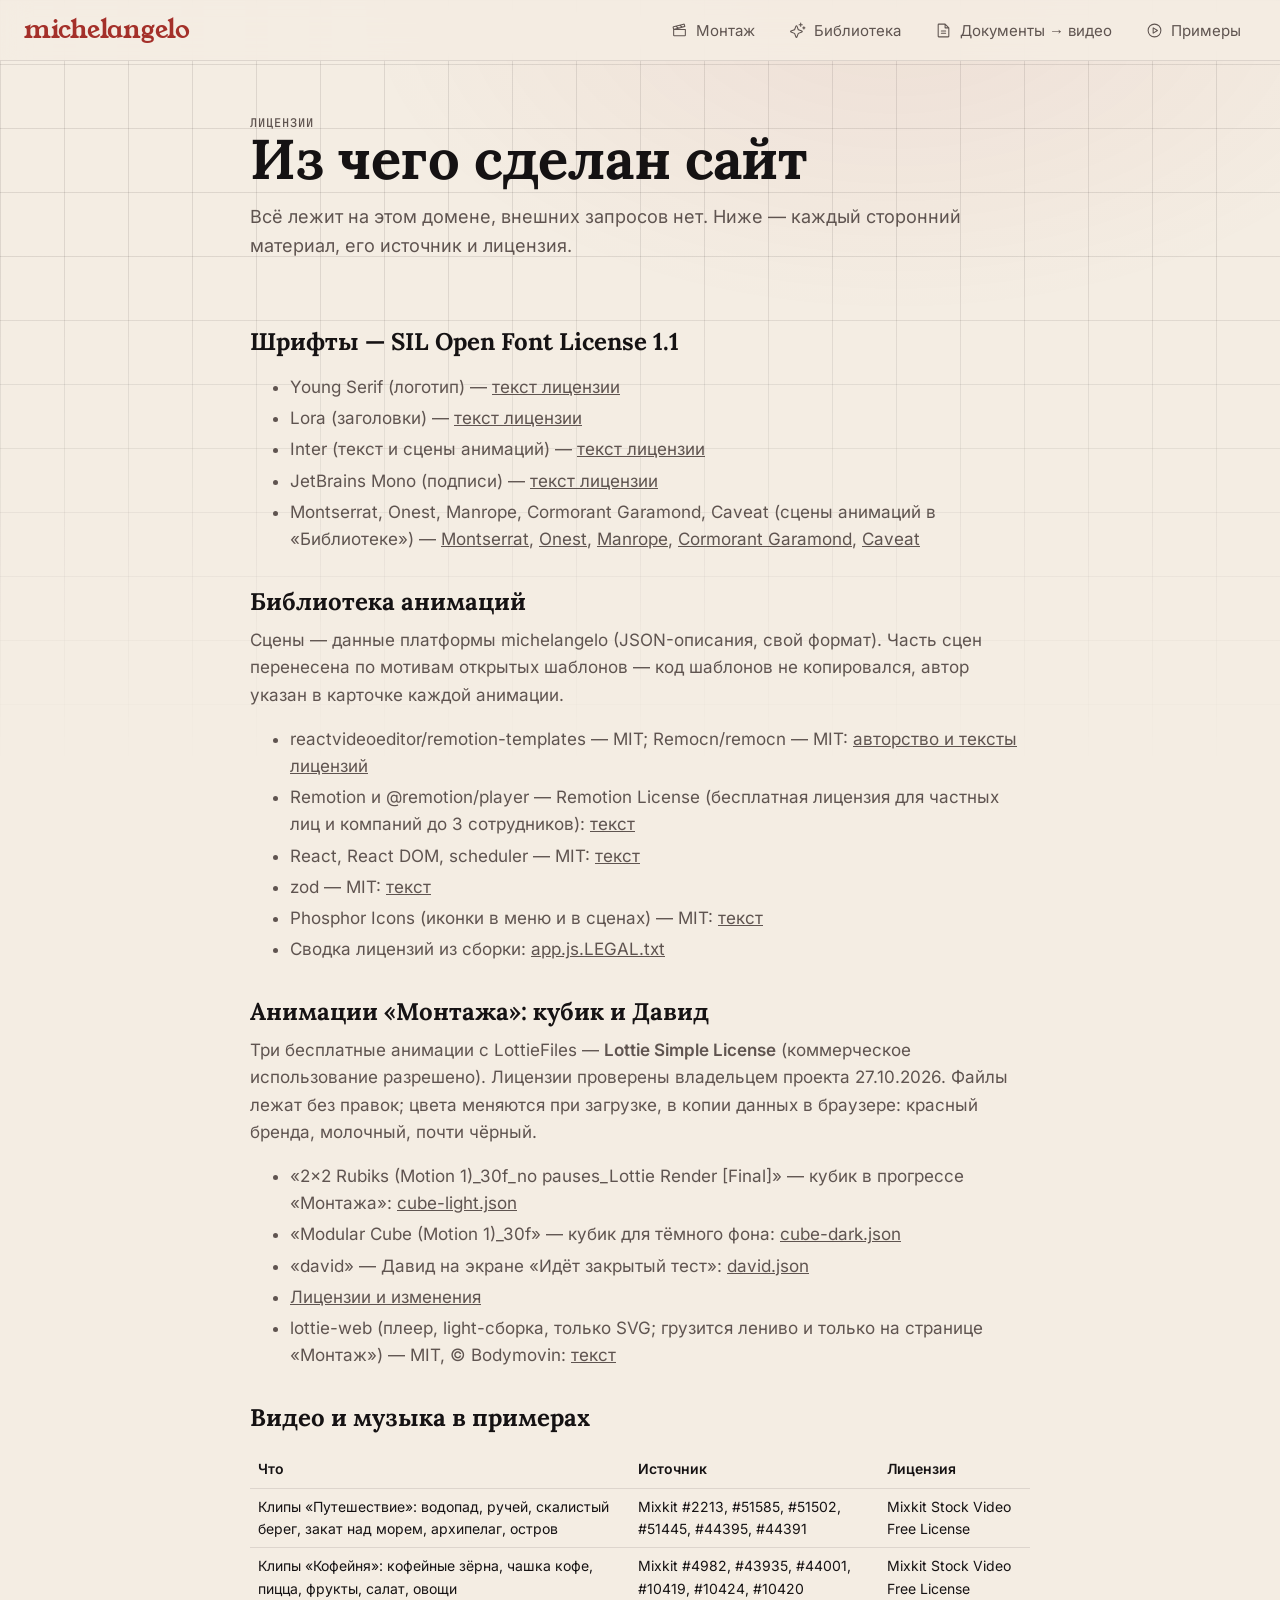
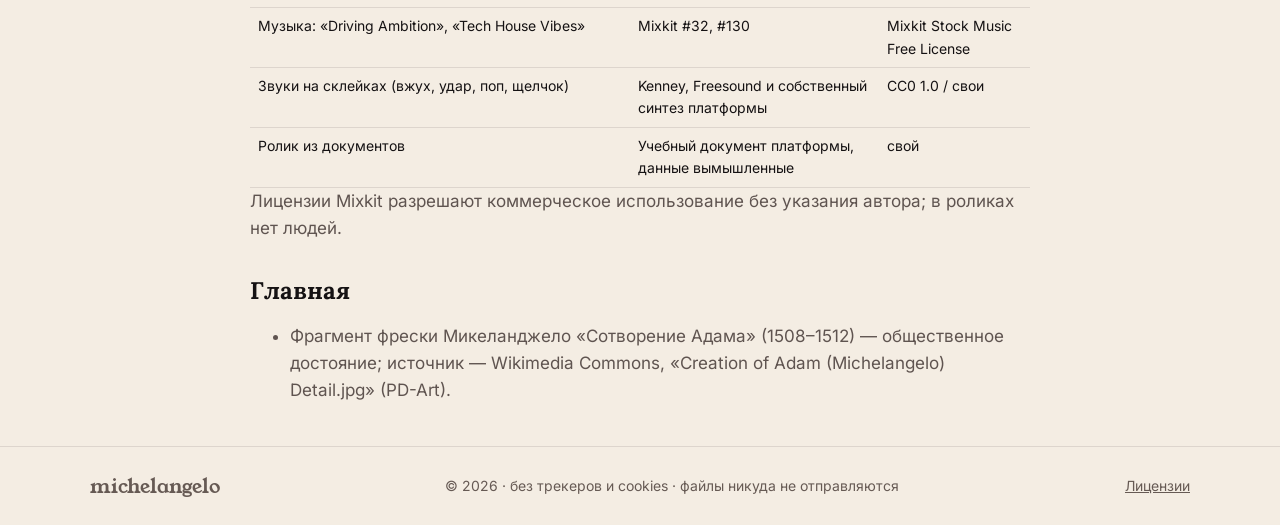
==== commit 4f5429ed: "Монтаж: кубик в прогрессе и Давид на экране закрытого теста (Lottie из платформы, lottie-web локальн" ====
--- a/licenses/index.html
+++ b/licenses/index.html
@@ -73,6 +73,19 @@
       <li>Сводка лицензий из сборки: <a href="/assets/library/app.js.LEGAL.txt">app.js.LEGAL.txt</a></li>
     </ul>
 
+    <h2>Анимации «Монтажа»: кубик и Давид</h2>
+    <p>Три бесплатные анимации с LottieFiles — <strong>Lottie Simple License</strong> (коммерческое использование разрешено).
+      Лицензии проверены владельцем проекта 27.10.2026. Файлы лежат без правок; цвета меняются при загрузке, в копии данных
+      в браузере: красный бренда, молочный, почти чёрный.</p>
+    <ul>
+      <li>«2x2 Rubiks (Motion 1)_30f_no pauses_Lottie Render [Final]» — кубик в прогрессе «Монтажа»: <a href="/assets/anim/cube-light.json">cube-light.json</a></li>
+      <li>«Modular Cube (Motion 1)_30f» — кубик для тёмного фона: <a href="/assets/anim/cube-dark.json">cube-dark.json</a></li>
+      <li>«david» — Давид на экране «Идёт закрытый тест»: <a href="/assets/anim/david.json">david.json</a></li>
+      <li><a href="/assets/anim/LICENSE.md">Лицензии и изменения</a></li>
+      <li>lottie-web (плеер, light-сборка, только SVG; грузится лениво и только на странице «Монтаж») — MIT, © Bodymovin:
+        <a href="/assets/vendor/lottie/LICENSE.md">текст</a></li>
+    </ul>
+
     <h2>Видео и музыка в примерах</h2>
     <div class="tablewrap">
       <table>
--- a/assets/site.css
+++ b/assets/site.css
@@ -96,8 +96,9 @@
 .go{width:100%;margin-top:22px;position:relative;overflow:hidden}
 .go[disabled]{opacity:.5;cursor:not-allowed}
 .progress{margin-top:22px;padding:18px;border:1px solid var(--line-2);border-radius:16px;background:var(--surface)}
-.progress__bar{height:8px;border-radius:99px;background:var(--surface-2);overflow:hidden}
-.progress__bar i{display:block;height:100%;width:0;background:var(--accent);border-radius:99px;transition:width .25s linear}
+.progress__top{display:flex;align-items:center;gap:14px}
+.anim-cube{position:relative;flex:none;display:block;width:72px;height:72px;overflow:hidden;line-height:0}
+.progress__pct{font:700 28px/1 var(--serif);font-variant-numeric:tabular-nums;color:var(--text)}
 .progress__steps{display:grid;gap:8px;margin:16px 0 0;padding:0;list-style:none}
 .progress__steps li{display:flex;align-items:center;gap:10px;color:var(--muted);font-size:15px}
 .progress__steps li::before{content:"";flex:none;width:18px;height:18px;border-radius:50%;border:2px solid var(--line-2)}
@@ -110,6 +111,8 @@
 .gate{margin-top:22px;padding:clamp(20px,3vw,28px);border-radius:18px;background:var(--ink);color:var(--ink-text)}
 .gate h2{font:700 clamp(22px,2.6vw,28px)/1.2 var(--serif)}
 .gate p{margin-top:8px;color:var(--ink-muted)}
+.gate{display:grid;grid-template-columns:minmax(0,1fr) minmax(0,.62fr);align-items:center;gap:clamp(16px,3vw,32px)}
+.gate__art{position:relative;aspect-ratio:878/960;width:100%;max-width:260px;justify-self:end;overflow:hidden;line-height:0;border-radius:14px;background:rgb(244 237 227 / .06)}
 .gate .row{display:flex;flex-wrap:wrap;gap:10px;margin-top:18px}
 .gate .btn--ghost{color:var(--ink-text);border-color:rgb(244 237 227 / .3)}
 .gate .btn--ghost:hover{background:rgb(244 237 227 / .08)}
@@ -181,6 +184,12 @@
 .lic th{font-weight:600}
 .lic .tablewrap{overflow-x:auto}
 
+/* телефон: Давид маленький сверху, текст под ним */
+@media (max-width:640px){
+  .gate{grid-template-columns:1fr}
+  .gate__art{order:-1;width:112px;justify-self:start}
+}
+
 @media (prefers-reduced-motion:reduce){
   .progress__steps li[data-state="run"]::before{animation:none}
   .tile,.tile:hover{transition:none;transform:none}
